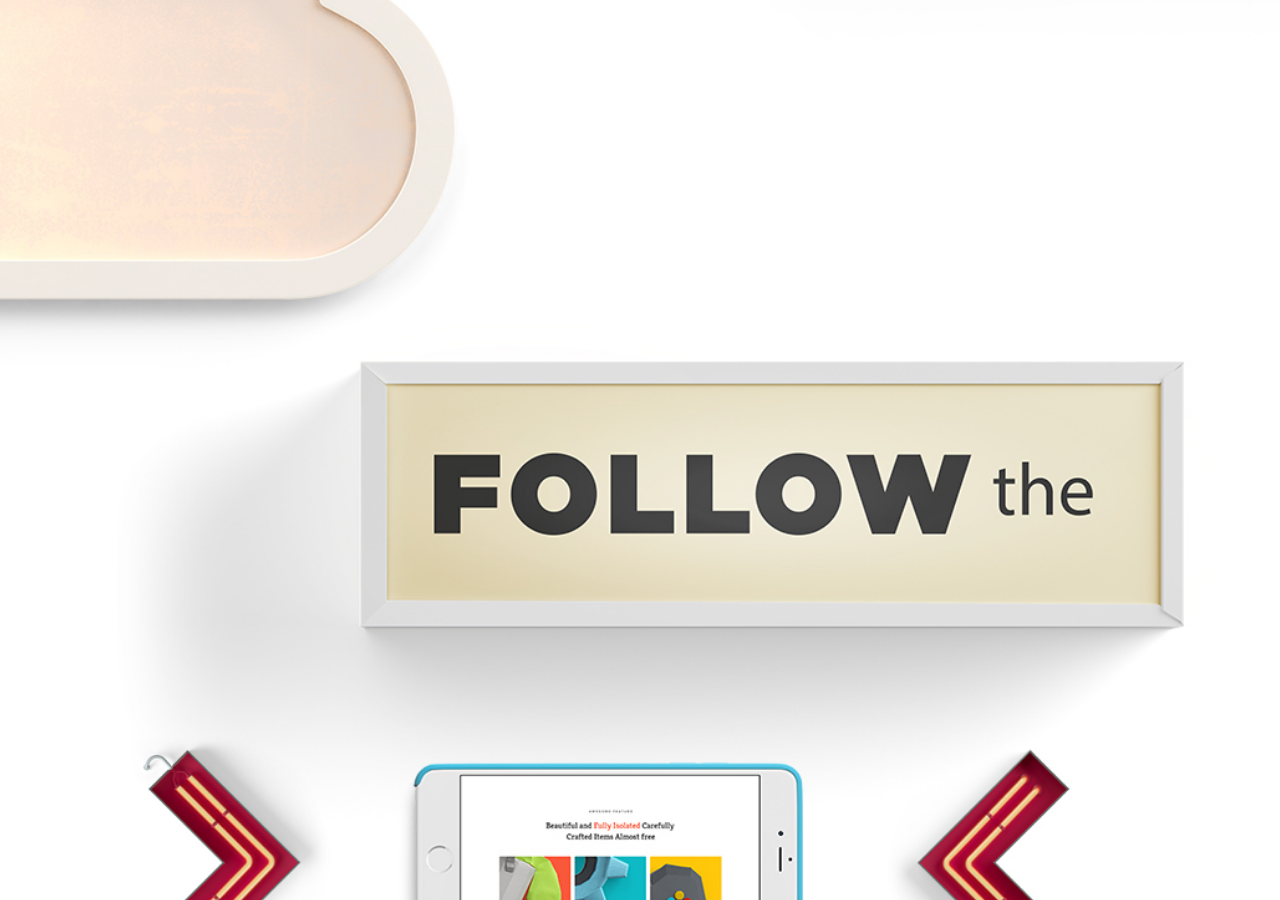
==== index.html @ cd6dbd9f "0.1" ====
<!DOCTYPE html>
<html lang="en" class="no-js demo5">
	<head>
		<meta charset="UTF-8" />
		<meta name="viewport" content="width=device-width, initial-scale=1.0">
		<title>Create an Interactive Background with jQuery Interactive BG</title>
		<meta name="description" content="Parallax comes in many forms. The most common one is a parallax effect that reacts to the user’s scroll behavior." />
		<meta name="keywords" content="parallax, parallax background, interactive bg, jquery parallax" />
		<meta name="author" content="Author for Onextrapixel" />
		<link rel="shortcut icon" href="../file/favicon.gif">
    	<script type="text/javascript" src="http://code.jquery.com/jquery-1.9.1.js"></script>
		<link rel="stylesheet" type="text/css" href="css/default.css" />
   		<script type="text/javascript" src="js/jquery.interactive_bg.js"></script>
		<!-- Edit Below -->
		<link rel="stylesheet" type="text/css" href="css/style.css" />
		<script src="../file/js/modernizr.js"></script>
	</head>
	<body>

		<div class="container bg" data-ibg-bg="bg.jpg">



    	<div class="main">

    	</div>
    	<script type="text/javascript">
        $(".bg").interactive_bg();
      </script>
		</div><!-- Container -->
	</body>
</html>
---- css/default.css ----
/* Default Demo Style */
@import url(http://fonts.googleapis.com/css?family=Roboto:300,400,700);

/* HTML from Bootstrap */
.clearfix {
  *zoom: 1;
}

.clearfix:before,
.clearfix:after {
  display: table;
  line-height: 0;
  content: "";
}

.clearfix:after {
  clear: both;
}

body, html {
	padding: 0;
	margin: 0;
  	font-size: 100%;
  	-webkit-text-size-adjust: 100%;
    -ms-text-size-adjust: 100%;
}

/* Font Icons */ 
@font-face {
  font-family: 'oxp-demo';
  src: url('../fonts/oxp-demo.eot?71650457');
  src: url('../fonts/oxp-demo.eot?71650457#iefix') format('embedded-opentype'),
       url('../fonts/oxp-demo.woff?71650457') format('woff'),
       url('../fonts/oxp-demo.ttf?71650457') format('truetype'),
       url('../fonts/oxp-demo.svg?71650457#oxp-demo') format('svg');
  font-weight: normal;
  font-style: normal;
}

[class^="icon-"]:before, [class*=" icon-"]:before {
	font-family: 'oxp-demo';
	margin: 0 4px;
	
	font-style: normal;
	font-weight: normal;
	font-variant: normal;
	text-transform: none;
	line-height: 1;
	speak: none;
	text-align: center;
}

.icon-th:before { content: '\e800'; } 
.icon-left:before { content: '\e803'; }

/* Main Style */
body {
	font-family: 'Roboto',Arial,sans-serif;
	color: #fff;
	background: #f8d135;
}

a, a:visited {
	color: #888; 
	text-decoration: none;
}

a:hover, a:active {
	color: #333;
}

h1, h2, h3 {
	font-family: 'Roboto',Arial,sans-serif;
}

h1 { 
	font-size: 2.5em; 
	font-weight: 300; 
}

h2 { 
	font-size: 1.5em; 
	font-weight: 300; 
}

h3 { 
	font-size: 1.2em; 
	font-weight: 400; 
}

/* Header Style */
.container .header {
	margin: 0 auto;
	padding: 5px;
	text-align: center;
	background: rgba(0,0,0,0.01);
}

.container .header span {
	display: block;
	font-size: 60%;
	opacity: 0.8;
	padding-bottom: 0.6em;
}

/* To Navigation Style */
.nav-top {
	background: #fff;
	background: rgba(255, 255, 255, 0.1);
	text-transform: uppercase;
	width: 100%;
	font-size: 0.65em;
	line-height: 2.6;
	height: 36px;
}

.nav-top a {
	padding: 0.41em 1em;
	letter-spacing: 0.1em;
	color: #444;
	display: inline-block;
}

.nav-top a:hover {
	background: rgba(255,255,255,0.95);
	color: #333;
}

.nav-social {
	float: left;
	padding: 0.6em 0.6em 0 0.6em;
}

.nav-social span {
	margin-right: 0.5em;
}

.nav-top span.right {
	float: right;
}

.nav-top span.right a {
	float: left;
	display: block;
}

/* Demo Buttons */
.menu {
	display: block;
	text-align: center;
	padding: 2em 0;
	margin-bottom: 3em;
}
.menu a {
	border: 4px solid #eee;
    border-radius: 5px;
    background: rgba(255, 255, 255, 1);
    display: inline-block;
    font-size: 1em;
    line-height: 100%;
    margin: 0 5px;
    padding: 0.7em;
    text-decoration: none;
    opacity: 0.7;
}

.menu a.active, .menu a:hover {
	opacity: 1;
  background: #eee;
  font-weight: bold;
}

/* Fusion Ads */
.adswrap {
	background: none repeat scroll 0 0 rgba(255, 255, 255, 0.8);
	border: 1px none rgba(0, 0, 0, 0.1);
	padding: 20px 15px;
	position: fixed;
	right: 15px;
	z-index: 999999;
	height: auto;
	margin-top: 10px;
}
.adswrap .adsclose {
	color: #777;
	margin-bottom: 10px;
	background: #ddd;
	position: absolute;
	top: 0;
	right: 0;
	padding: 3px 8px;
	font-size: 10px;
	display: block;
	cursor: pointer;
	text-shadow: 0 1px 1px #fff;
}
#fusion_ad {
	font-size: 12px;
	width: 160px;
	text-align: center;
}
#fusion_ad .fusionentire a {
	display: block;
	color: #444;
	margin-bottom: 5px;
}

#fusion_ad .powered {
	font-size: 10px;
}

/* Responsive */
@media screen and (max-width: 25em) {
	.nav-icon span { display: none; }
}
---- css/style.css ----
/* Custom Stylesheet */
body, html {
      margin: 0;
      -webkit-font-smoothing: antialiased;
      background:#fff;
      text-align: center;
      -webkit-transition: opacity 400ms;
      -moz-transition: opacity 400ms;
      transition: opacity 400ms;
}

body .header{
  color: #000;
}
html {
min-height: 100%;
    }
body {
  padding: 0;
  position: relative;
  margin: 0;
  min-height: 100%;
}
.main  {
  margin: 25px auto;
  max-width: 980px;
}
.main p {
  color: #000;
  text-align: left;
  font-size: 18px;
  line-height: 180%;
  font-weight: 100;
}

.nav-top a {
  color: #000;
}

/* ALL DEMO */
.demo5 body {
  width: 100%;
  min-height: 100%;
  position: absolute;
}

.demo2 .bg {
  width: 800px;
  height: 500px;
  margin: auto;
}

.demo3 .bg {
  width: 800px;
  height: 500px;
  margin: auto;
}

.demo4 .container {
  text-align: center;
}

.demo4 .bg {
  width: 400px;
  height: 400px;
  display: inline-block;
}

.demo1 .bg {
  width: 800px;
  height: 500px;
  margin: auto;
}

.demo5 .bg {
  position: absolute;
  height: 100%;
  width: 100%;
  z-index: 0;
}

.demo5 .nav-top, .demo5 .header, .demo5 .menu {
  position: relative;
}
.demo5 .header {
  color: white;
}
.demo5 .ibg-bg {
  position: absolute;
}
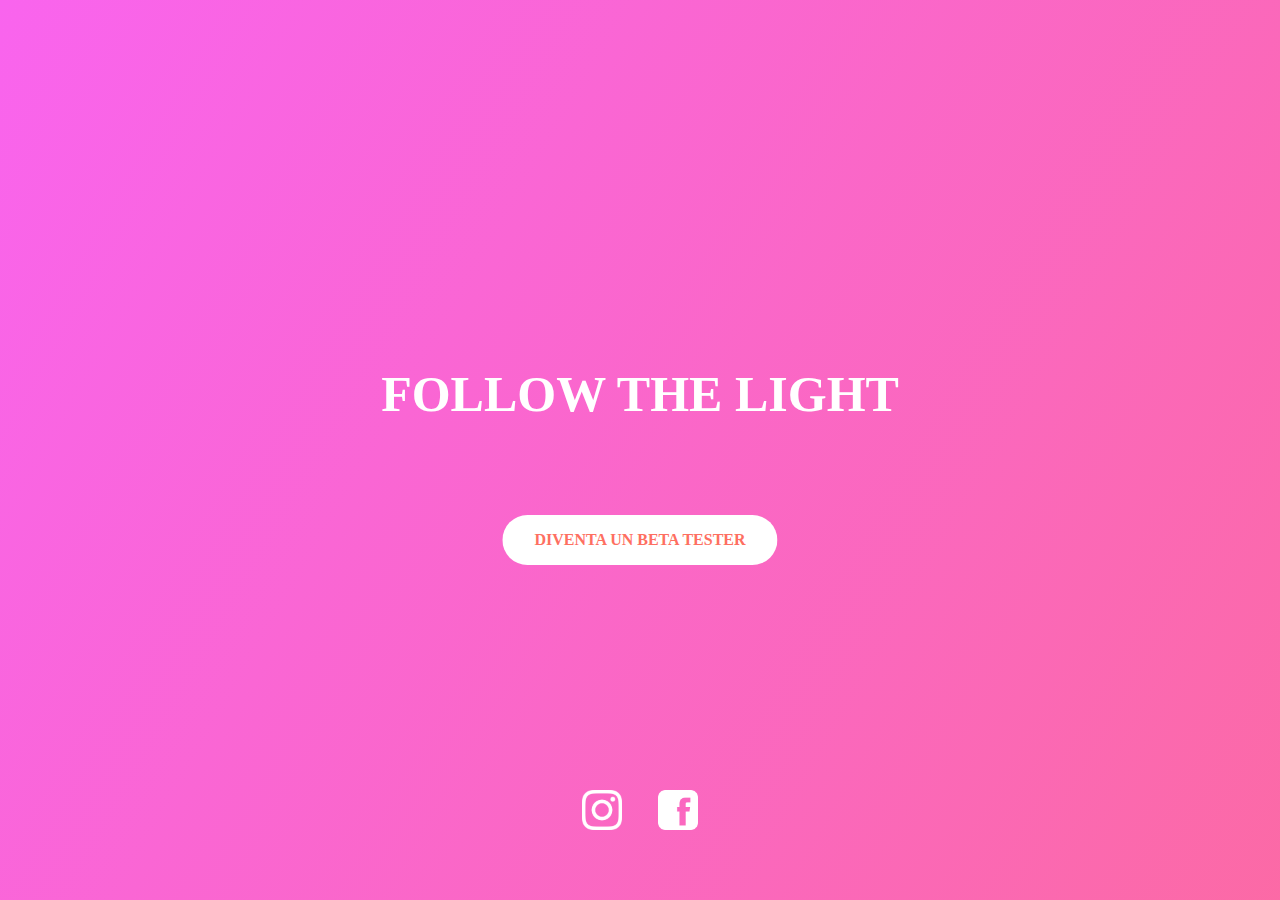
==== commit abb67073: "index" ====
--- a/index.html
+++ b/index.html
@@ -1,32 +1,174 @@
 <!DOCTYPE html>
-<html lang="en" class="no-js demo5">
-	<head>
-		<meta charset="UTF-8" />
-		<meta name="viewport" content="width=device-width, initial-scale=1.0">
-		<title>Create an Interactive Background with jQuery Interactive BG</title>
-		<meta name="description" content="Parallax comes in many forms. The most common one is a parallax effect that reacts to the user’s scroll behavior." />
-		<meta name="keywords" content="parallax, parallax background, interactive bg, jquery parallax" />
-		<meta name="author" content="Author for Onextrapixel" />
-		<link rel="shortcut icon" href="../file/favicon.gif">
-    	<script type="text/javascript" src="http://code.jquery.com/jquery-1.9.1.js"></script>
-		<link rel="stylesheet" type="text/css" href="css/default.css" />
-   		<script type="text/javascript" src="js/jquery.interactive_bg.js"></script>
-		<!-- Edit Below -->
-		<link rel="stylesheet" type="text/css" href="css/style.css" />
-		<script src="../file/js/modernizr.js"></script>
-	</head>
-	<body>
+<!-- saved from url=(0020)http://lightdrop.it/ -->
+<html lang="en" dir="ltr"><head><meta http-equiv="Content-Type" content="text/html; charset=UTF-8">
+    <title>Lightdrop</title>
+    <link rel="shortcut icon" href="http://lightdrop.it/img/icon.png">
 
-		<div class="container bg" data-ibg-bg="bg.jpg">
+    <meta name="viewport" content="width=device-width, initial-scale=1.0">
+
+<style>
+
+@font-face {
+    font-family: 'report';
+    src: url('font/report.ttf') format('ttf'),
+        url('font/report.ttf') format('ttf');
+    font-weight: 600;
+    font-style: normal;
+}
+@font-face {
+    font-family: 'report';
+    src: url('font/report.ttf') format('ttf'),
+        url('font/report.ttf') format('ttf');
+    font-weight: 800;
+    font-style: normal;
+}
+body {
+	width: 100wh;
+	height: 90vh;
+	color: #fff;
+	background: linear-gradient(120deg, #F964EE, #FE6F61, #FF3C00);
+	background-size: 400% 400%;
+	-webkit-animation: Gradient 7s ease infinite;
+	-moz-animation: Gradient 7s ease infinite;
+	animation: Gradient 7s ease infinite;
+}
+
+@-webkit-keyframes Gradient {
+	0% {
+		background-position: 0% 50%;
+    background: linear-gradient(120deg, #F964EE,  #FE6F61, #FF3C00);
+	}
+	50% {
+		background-position: 100% 50%
+	}
+	100% {
+		background-position: 0% 50%
+	}
+}
+
+@-moz-keyframes Gradient {
+	0% {
+		background-position: 0% 50%
+	}
+	50% {
+		background-position: 100% 50%
+	}
+	100% {
+		background-position: 0% 50%
+	}
+}
+
+@keyframes Gradient {
+	0% {
+		background-position: 0% 50%
+	}
+	50% {
+		background-position: 100% 50%
+	}
+	100% {
+		background-position: 0% 50%
+	}
+}
+.icona {
+      width: 40px;
+      transition: 0.3s;
+      position: absolute;
+      transform: translate(-50%,-50%);
+      top: 90%;
+        height: auto;
+}
+.icona:hover{
+  width:45px;
+}
+
+a{
+  text-decoration: none;
+}
+
+
+h1,
+h6 {
+	font-family: 'Montserrat';
+	font-weight: 800;
+  text-align: center;
+    transform: translate(-50%,-50%);
+	position: absolute;
+	top: 40%;
+	left: 50%;
+  font-size: 50px;
+
+}
+
+
+h2 {
+	font-family: 'Montserrat';
+	font-weight: 600;
+  font-size: 20px;
+	text-align: center;
+	position: absolute;
+    transform: translate(-50%,-50%);
+	top: 50%;
+	left: 50%;
+}
+
+#facebook
+{
+left: 53%;
+
+}
+
+#instagram
+{
+left: 47%;
+
+}
+
+@media only screen and (max-width: 600px){
+  h1{
+    font-size: 30px
+  }
+  h2{
+    font-size: 15px
+  }
+  #instagram{
+    left: 44%
+  }
+  #facebook{
+    left: 56%
+  }
+  .icona{
+    width: 30px
+  }
+
+}
+
+</style>
+    <title></title>
+
+    <link rel="stylesheet" type="text/css" href="css/base.css" />
+    <link rel="stylesheet" type="text/css" href="css/demo1.css" />
+    <script>document.documentElement.className="js";var supportsCssVars=function(){var e,t=document.createElement("style");return t.innerHTML="root: { --tmp-var: bold; }",document.head.appendChild(t),e=!!(window.CSS&&window.CSS.supports&&window.CSS.supports("font-weight","var(--tmp-var)")),t.parentNode.removeChild(t),e};supportsCssVars()||alert("Please view this demo in a modern browser that supports CSS Variables.");</script>
+
+
+  </head>
+  <body>
+<h1>FOLLOW THE LIGHT</h1>
+
+<a  href="https://goo.gl/forms/20ntktBcPRSoqpxg1"><input class="form__buttonn" type="submit" name="register" value="DIVENTA UN BETA TESTER"></a>
 
 
 
-    	<div class="main">
 
-    	</div>
-    	<script type="text/javascript">
-        $(".bg").interactive_bg();
-      </script>
-		</div><!-- Container -->
-	</body>
-</html>
+
+<a href="https://www.instagram.com/Lightdrop_Italy" target="_blank">	<img src="./Lightdrop_files/instagram.png" id="instagram" class="icona">  </a>
+<a href="https://www.facebook.com/lightdrop.italy/" target="_blank">	<img src="./Lightdrop_files/facebook.png" id="facebook" class="icona">  </a>
+
+
+<script src="js/demo.js"></script>
+<script src="js/TweenMax.min.js"></script>
+<script src="js/nearby.js"></script>
+<script src="js/demo1.js"></script>
+
+
+
+</body></html>
--- a/css/demo1.css
+++ b/css/demo1.css
@@ -0,0 +1,179 @@
+@font-face {
+    font-family: 'Montserrat';
+    src: url('font/Montserrat-SemiBold.woff2') format('woff2'),
+        url('font/Montserrat-SemiBold.woff') format('woff');
+    font-weight: 600;
+    font-style: normal;
+}
+@font-face {
+    font-family: 'Montserrat';
+    src: url('font/Montserrat-ExtraBold.woff2') format('woff2'),
+        url('font/Montserrat-ExtraBold.woff') format('woff');
+    font-weight: 800;
+    font-style: normal;
+}
+
+.demo-1 {
+	--color-text: #fe6f61;
+	--color-bg: #3932ad;
+	--color-link: #f9cb33;
+	--color-link-hover: #7b42ce;
+	--color-info: #fe6f61;
+}
+
+.content--fixed {
+	grid-template-areas: 'header ...'
+	'... ...'
+	'demos info';
+}
+
+.form {
+	background: #f4f5f7;
+	border-radius: 20px;
+	padding: 6.5rem 2rem 2rem;
+	box-shadow: 1px 1px 10px rgba(0,0,0,0.05);
+	position: relative;
+	display: grid;
+	grid-template-columns: repeat(2,280px);
+	grid-row-gap: 2rem;
+	grid-column-gap: 1rem;
+	color: #a8aac5;
+}
+
+.form::before {
+	content: 'Create an account';
+	display: block;
+	padding: 1.5rem 2rem;
+	position: absolute;
+	top: 0;
+	left: 0;
+	width: 100%;
+	color: #FE6F61;
+	background: #fff;
+	border-radius: 20px 20px 0 0;
+	font-size: 1.5rem;
+}
+
+.form__title {
+	font-size: 1.5rem;
+	margin: 0 0 3rem;
+}
+
+.form__item {
+	position: relative;
+	display: flex;
+	flex-direction: column;
+}
+
+.form__item--full {
+	grid-column: 1 / span 2;
+}
+
+.form__item--actions {
+	justify-content: center;
+	font-size: 0.8rem;
+	grid-template-columns: 3fr 1fr;
+}
+
+.form__label {
+	display: block;
+	font-size: 0.85rem;
+	font-weight: bold;
+	padding: 0 0 0.5rem;
+}
+
+.form__input {
+	border-radius: 5px;
+	height: 3rem;
+	padding: 1rem;
+	width: 100%;
+	border: 0;
+	font-weight: bold;
+	color: #155bda;
+}
+
+.form__error {
+	width: 100%;
+    height: 3rem;
+ 	border: 3px solid #e21084;
+    border-radius: 5px;
+    position: absolute;
+    bottom: 0;
+    pointer-events: none;
+    opacity: 0;
+}
+
+.form__input:focus {
+	border-color: #4facfe;
+	outline: none;
+}
+
+.form__password-strength {
+	position: absolute;
+	font-size: 0.75rem;
+}
+
+.form__link {
+	font-weight: bold;
+	white-space: nowrap;
+}
+
+.form__button {
+	padding: 1rem 2rem;
+	font-weight: bold;
+	font-size: 1rem;
+	border: 0;
+	background-image: linear-gradient(-60deg, #FE6F61 0%, #FF4239 100%);
+	border-radius: 30px;
+	color: #fff;
+	align-self: center;
+}
+
+.form__buttonn {
+	padding: 1rem 2rem;
+	font-weight: ;
+	font-size: 1rem;
+	border: 0;
+	background-image: linear-gradient(-60deg, #ffffff 0%, #ffffff 100%);
+	border-radius: 30px;
+	color: #fe6f61;
+	align-self: center;
+	position: absolute;
+	font-family: 'Montserrat';
+	font-weight: 700;
+
+
+	top: 60%;
+	left: 50%;
+	transform: translate(-50%,-50%);
+}
+
+.form__button:focus {
+	outline: none;
+}
+
+.form__button:hover {
+	background: #fe6f61;
+}
+
+@keyframes glow {
+	from{ box-shadow: 0px 0px 0px white; }
+	to{box-shadow: 0px 0px 35px white;}
+}
+
+.form__buttonn:hover {
+	background: #fff;
+	animation: glow 0.2s forwards;
+	cursor: pointer;
+}
+
+@media screen and (max-width: 55em) {
+	.form {
+		width: 80%;
+		margin: 0 auto;
+		grid-template-columns: 100%;
+	}
+	.form__item--full {
+	    grid-column: 1 / span 1;
+	}
+}
